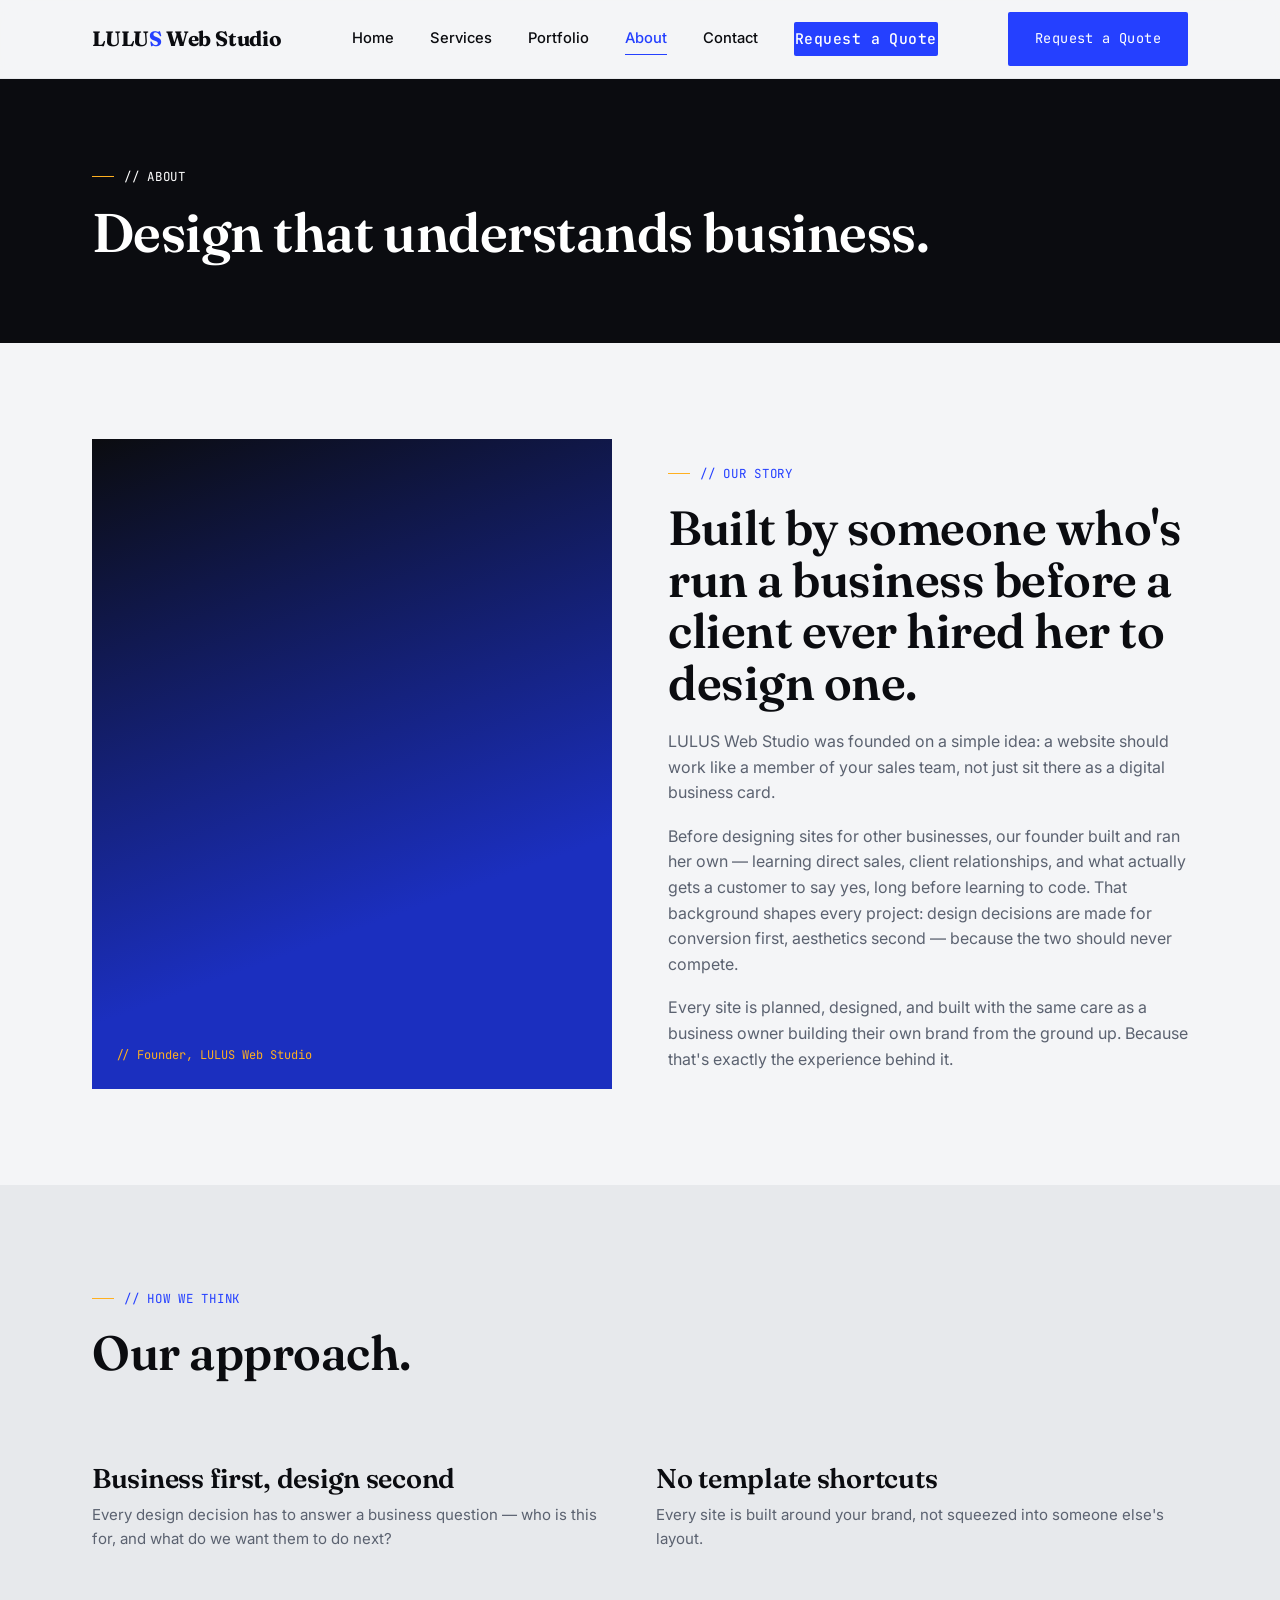
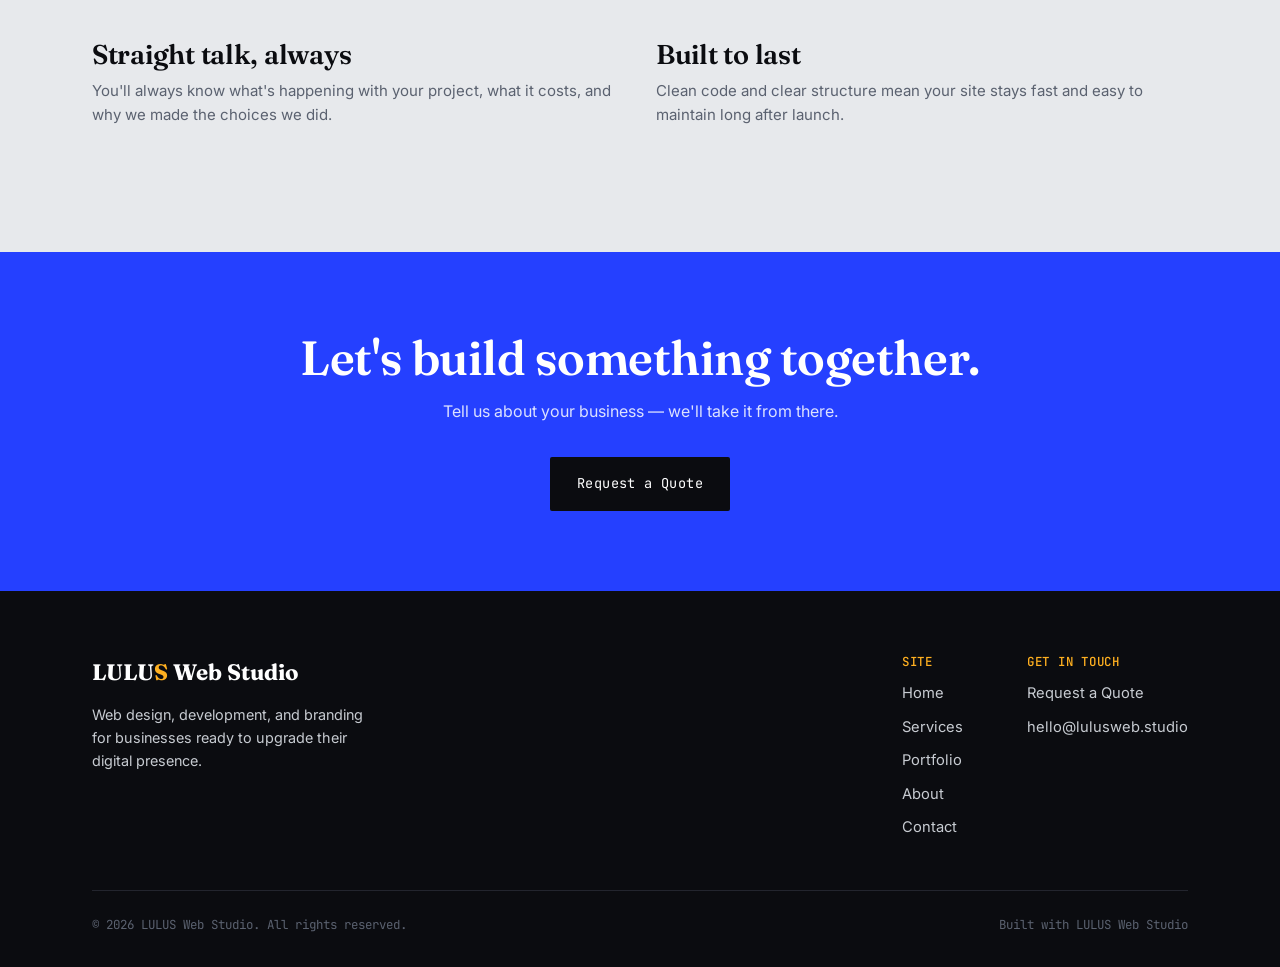
==== about.html @ ffff16f2 "Add files via upload" ====
<!DOCTYPE html>
<html lang="en">
<head>
<meta charset="UTF-8">
<meta name="viewport" content="width=device-width, initial-scale=1.0">
<title>About — LULUS Web Studio</title>
<meta name="description" content="Meet LULUS Web Studio — a design and development studio built for small businesses ready to invest in their digital presence.">
<link rel="stylesheet" href="styles.css">
</head>
<body>

<header class="site-header">
  <div class="wrap">
    <a href="index.html" class="logo">LULU<span>S</span> Web Studio</a>
    <nav class="nav-links" id="nav-links">
      <a href="index.html">Home</a>
      <a href="services.html">Services</a>
      <a href="portfolio.html">Portfolio</a>
      <a href="about.html" aria-current="page">About</a>
      <a href="contact.html">Contact</a>
      <a href="contact.html" class="btn btn-primary">Request a Quote</a>
    </nav>
    <div class="nav-cta">
      <a href="contact.html" class="btn btn-primary">Request a Quote</a>
      <button class="nav-toggle" aria-label="Toggle menu" aria-expanded="false">
        <span></span><span></span><span></span>
      </button>
    </div>
  </div>
</header>

<section class="page-intro">
  <div class="wrap">
    <p class="eyebrow on-dark">// About</p>
    <h1>Design that understands business.</h1>
  </div>
</section>

<section>
  <div class="wrap about-hero">
    <div class="about-portrait">
      <span>// Founder, LULUS Web Studio</span>
    </div>
    <div>
      <p class="eyebrow">// Our Story</p>
      <h2 style="margin-bottom:20px;">Built by someone who's run a business before a client ever hired her to design one.</h2>
      <p style="color:var(--slate); margin-bottom:18px;">LULUS Web Studio was founded on a simple idea: a website should work like a member of your sales team, not just sit there as a digital business card.</p>
      <p style="color:var(--slate); margin-bottom:18px;">Before designing sites for other businesses, our founder built and ran her own — learning direct sales, client relationships, and what actually gets a customer to say yes, long before learning to code. That background shapes every project: design decisions are made for conversion first, aesthetics second — because the two should never compete.</p>
      <p style="color:var(--slate);">Every site is planned, designed, and built with the same care as a business owner building their own brand from the ground up. Because that's exactly the experience behind it.</p>
    </div>
  </div>
</section>

<section class="on-paper-dim">
  <div class="wrap">
    <div class="section-head">
      <p class="eyebrow">// How We Think</p>
      <h2>Our approach.</h2>
    </div>
    <div class="value-list">
      <div class="value-item">
        <h3>Business first, design second</h3>
        <p>Every design decision has to answer a business question — who is this for, and what do we want them to do next?</p>
      </div>
      <div class="value-item">
        <h3>No template shortcuts</h3>
        <p>Every site is built around your brand, not squeezed into someone else's layout.</p>
      </div>
      <div class="value-item">
        <h3>Straight talk, always</h3>
        <p>You'll always know what's happening with your project, what it costs, and why we made the choices we did.</p>
      </div>
      <div class="value-item">
        <h3>Built to last</h3>
        <p>Clean code and clear structure mean your site stays fast and easy to maintain long after launch.</p>
      </div>
    </div>
  </div>
</section>

<section class="cta-banner">
  <div class="wrap">
    <h2>Let's build something together.</h2>
    <p>Tell us about your business — we'll take it from there.</p>
    <a href="contact.html" class="btn btn-primary">Request a Quote</a>
  </div>
</section>

<footer class="site-footer">
  <div class="wrap">
    <div class="footer-top">
      <div>
        <div class="footer-logo">LULU<span>S</span> Web Studio</div>
        <p style="max-width:32ch; font-size:0.9rem;">Web design, development, and branding for businesses ready to upgrade their digital presence.</p>
      </div>
      <div class="footer-cols">
        <div class="footer-col">
          <h4>Site</h4>
          <a href="index.html">Home</a>
          <a href="services.html">Services</a>
          <a href="portfolio.html">Portfolio</a>
          <a href="about.html">About</a>
          <a href="contact.html">Contact</a>
        </div>
        <div class="footer-col">
          <h4>Get in Touch</h4>
          <a href="contact.html">Request a Quote</a>
          <p>hello@lulusweb.studio</p>
        </div>
      </div>
    </div>
    <div class="footer-bottom">
      <span>© 2026 LULUS Web Studio. All rights reserved.</span>
      <span>Built with LULUS Web Studio</span>
    </div>
  </div>
</footer>

<script src="script.js"></script>
</body>
</html>
---- styles.css ----
/* ==========================================================================
   LULUS WEB STUDIO — Design System
   Display: Fraunces (serif, characterful, authoritative)
   Body: Inter (clean, professional)
   Utility/Mono: JetBrains Mono (blueprint / build-log feel)
   ========================================================================== */

@import url('https://fonts.googleapis.com/css2?family=Fraunces:opsz,wght@9..144,300;9..144,500;9..144,600;9..144,700;9..144,900&family=Inter:wght@400;500;600;700&family=JetBrains+Mono:wght@400;500&display=swap');

:root {
  --ink: #0B0C10;
  --ink-soft: #14161C;
  --paper: #F4F5F7;
  --paper-dim: #E7E9EC;
  --cobalt: #2540FF;
  --cobalt-dim: #1B2FBF;
  --amber: #FFB020;
  --slate: #5B6270;
  --mist: #C7CBD1;
  --white: #FFFFFF;

  --font-display: 'Fraunces', serif;
  --font-body: 'Inter', sans-serif;
  --font-mono: 'JetBrains Mono', monospace;

  --max-width: 1160px;
  --radius: 2px;
}

* { margin: 0; padding: 0; box-sizing: border-box; }

html { scroll-behavior: smooth; }

body {
  font-family: var(--font-body);
  color: var(--ink);
  background: var(--paper);
  line-height: 1.6;
  -webkit-font-smoothing: antialiased;
}

@media (prefers-reduced-motion: reduce) {
  *, *::before, *::after {
    animation-duration: 0.01ms !important;
    animation-iteration-count: 1 !important;
    transition-duration: 0.01ms !important;
    scroll-behavior: auto !important;
  }
}

img { max-width: 100%; display: block; }
a { color: inherit; text-decoration: none; }
ul { list-style: none; }

.wrap {
  max-width: var(--max-width);
  margin: 0 auto;
  padding: 0 32px;
}

/* ---- Type scale ---- */
h1, h2, h3, h4 {
  font-family: var(--font-display);
  font-weight: 600;
  line-height: 1.08;
  letter-spacing: -0.01em;
}

h1 { font-size: clamp(2.6rem, 6vw, 5rem); font-weight: 600; }
h2 { font-size: clamp(2rem, 4vw, 3rem); }
h3 { font-size: clamp(1.3rem, 2.2vw, 1.7rem); }

.eyebrow {
  font-family: var(--font-mono);
  font-size: 0.78rem;
  letter-spacing: 0.06em;
  text-transform: uppercase;
  color: var(--cobalt);
  display: inline-flex;
  align-items: center;
  gap: 10px;
  margin-bottom: 18px;
}
.eyebrow::before {
  content: '';
  width: 22px;
  height: 1px;
  background: var(--amber);
}
.on-dark .eyebrow { color: var(--amber); }
.on-dark .eyebrow::before { background: var(--amber); }

p.lede {
  font-size: 1.15rem;
  color: var(--slate);
  max-width: 46ch;
}
.on-dark p.lede { color: var(--mist); }

/* ---- Buttons ---- */
.btn {
  display: inline-flex;
  align-items: center;
  gap: 10px;
  font-family: var(--font-mono);
  font-size: 0.85rem;
  letter-spacing: 0.03em;
  padding: 15px 26px;
  border: 1px solid transparent;
  border-radius: var(--radius);
  cursor: pointer;
  transition: all 0.2s ease;
  white-space: nowrap;
}
.btn-primary {
  background: var(--cobalt);
  color: var(--white);
}
.btn-primary:hover { background: var(--cobalt-dim); }
.btn-ghost {
  background: transparent;
  border-color: var(--slate);
  color: var(--ink);
}
.btn-ghost:hover { border-color: var(--ink); }
.on-dark .btn-ghost {
  border-color: var(--mist);
  color: var(--white);
}
.on-dark .btn-ghost:hover { border-color: var(--white); }
.btn-arrow { transition: transform 0.2s ease; }
.btn:hover .btn-arrow { transform: translateX(3px); }

/* ---- Header / Nav ---- */
.site-header {
  position: sticky;
  top: 0;
  z-index: 100;
  background: rgba(244, 245, 247, 0.9);
  backdrop-filter: blur(10px);
  border-bottom: 1px solid var(--paper-dim);
}
.site-header .wrap {
  display: flex;
  align-items: center;
  justify-content: space-between;
  height: 78px;
}
.logo {
  font-family: var(--font-display);
  font-weight: 700;
  font-size: 1.3rem;
  letter-spacing: -0.01em;
}
.logo span { color: var(--cobalt); }

.nav-links {
  display: flex;
  gap: 36px;
  align-items: center;
}
.nav-links a {
  font-size: 0.92rem;
  font-weight: 500;
  position: relative;
  padding: 4px 0;
}
.nav-links a::after {
  content: '';
  position: absolute;
  left: 0; bottom: 0;
  width: 0; height: 1px;
  background: var(--cobalt);
  transition: width 0.2s ease;
}
.nav-links a:hover::after,
.nav-links a[aria-current="page"]::after { width: 100%; }
.nav-links a[aria-current="page"] { color: var(--cobalt); }

.nav-cta { display: flex; align-items: center; gap: 20px; }

.nav-toggle {
  display: none;
  flex-direction: column;
  gap: 5px;
  background: none;
  border: none;
  cursor: pointer;
  padding: 8px;
}
.nav-toggle span {
  width: 22px; height: 2px;
  background: var(--ink);
}

@media (max-width: 860px) {
  .nav-links {
    position: fixed;
    top: 78px; left: 0; right: 0;
    background: var(--paper);
    flex-direction: column;
    align-items: flex-start;
    padding: 24px 32px 32px;
    gap: 20px;
    border-bottom: 1px solid var(--paper-dim);
    transform: translateY(-8px);
    opacity: 0;
    pointer-events: none;
    transition: all 0.2s ease;
  }
  .nav-links.open {
    transform: translateY(0);
    opacity: 1;
    pointer-events: auto;
  }
  .nav-toggle { display: flex; }
  .nav-cta .btn-primary { display: none; }
  .nav-links .btn-primary { display: inline-flex; margin-top: 8px; }
}

/* ---- Footer ---- */
.site-footer {
  background: var(--ink);
  color: var(--mist);
  padding: 64px 0 32px;
}
.footer-top {
  display: flex;
  justify-content: space-between;
  align-items: flex-start;
  flex-wrap: wrap;
  gap: 40px;
  padding-bottom: 40px;
  border-bottom: 1px solid #23252E;
}
.footer-logo {
  font-family: var(--font-display);
  font-size: 1.4rem;
  color: var(--white);
  font-weight: 700;
  margin-bottom: 12px;
}
.footer-logo span { color: var(--amber); }
.footer-cols {
  display: flex;
  gap: 64px;
  flex-wrap: wrap;
}
.footer-col h4 {
  font-family: var(--font-mono);
  font-size: 0.78rem;
  text-transform: uppercase;
  letter-spacing: 0.06em;
  color: var(--amber);
  margin-bottom: 14px;
  font-weight: 500;
}
.footer-col a, .footer-col p {
  display: block;
  font-size: 0.92rem;
  color: var(--mist);
  margin-bottom: 10px;
}
.footer-col a:hover { color: var(--white); }
.footer-bottom {
  display: flex;
  justify-content: space-between;
  flex-wrap: wrap;
  gap: 12px;
  padding-top: 24px;
  font-family: var(--font-mono);
  font-size: 0.78rem;
  color: var(--slate);
}

/* ---- Section spacing ---- */
section { padding: 96px 0; }
.section-tight { padding: 64px 0; }
.on-dark { background: var(--ink); color: var(--white); }
.on-paper-dim { background: var(--paper-dim); }

.section-head {
  max-width: 640px;
  margin-bottom: 56px;
}

/* ---- Hero ---- */
.hero {
  background: var(--ink);
  color: var(--white);
  padding: 72px 0 100px;
  position: relative;
  overflow: hidden;
}
.hero-grid {
  display: grid;
  grid-template-columns: 1.15fr 0.85fr;
  gap: 48px;
  align-items: center;
  position: relative;
  z-index: 2;
}
.hero h1 { color: var(--white); margin-bottom: 24px; }
.hero h1 em {
  font-style: italic;
  color: var(--amber);
}
.hero-cta-row {
  display: flex;
  gap: 16px;
  margin-top: 36px;
  flex-wrap: wrap;
}
.hero-stats {
  display: flex;
  gap: 40px;
  margin-top: 56px;
  flex-wrap: wrap;
}
.hero-stat .num {
  font-family: var(--font-display);
  font-size: 2.2rem;
  color: var(--amber);
  display: block;
}
.hero-stat .label {
  font-family: var(--font-mono);
  font-size: 0.75rem;
  color: var(--mist);
  text-transform: uppercase;
  letter-spacing: 0.04em;
}

/* Blueprint sketch animation */
.blueprint {
  width: 100%;
  aspect-ratio: 4/5;
}
.blueprint path {
  fill: none;
  stroke: var(--cobalt);
  stroke-width: 1.4;
  stroke-dasharray: 900;
  stroke-dashoffset: 900;
  animation: draw 2.6s ease forwards 0.3s;
}
.blueprint path.accent { stroke: var(--amber); }
.blueprint circle, .blueprint rect {
  fill: none;
  stroke: var(--mist);
  stroke-width: 1;
  opacity: 0;
  animation: fadeIn 0.6s ease forwards 2.4s;
}
@keyframes draw {
  to { stroke-dashoffset: 0; }
}
@keyframes fadeIn {
  to { opacity: 0.5; }
}

@media (max-width: 860px) {
  .hero-grid { grid-template-columns: 1fr; }
  .blueprint { max-width: 320px; margin: 0 auto; }
}

/* ---- Trust bar ---- */
.trust-bar {
  background: var(--ink-soft);
  color: var(--mist);
  padding: 28px 0;
  border-top: 1px solid #23252E;
}
.trust-row {
  display: flex;
  justify-content: space-between;
  align-items: center;
  flex-wrap: wrap;
  gap: 16px;
  font-family: var(--font-mono);
  font-size: 0.82rem;
}
.trust-row .stat strong {
  color: var(--white);
  font-family: var(--font-body);
  font-weight: 700;
}

/* ---- Cards ---- */
.grid-3 {
  display: grid;
  grid-template-columns: repeat(3, 1fr);
  gap: 28px;
}
.grid-2 {
  display: grid;
  grid-template-columns: repeat(2, 1fr);
  gap: 28px;
}
@media (max-width: 860px) {
  .grid-3, .grid-2 { grid-template-columns: 1fr; }
}

.service-card {
  background: var(--white);
  border: 1px solid var(--paper-dim);
  padding: 36px 30px;
  transition: border-color 0.2s ease, transform 0.2s ease;
}
.service-card:hover {
  border-color: var(--cobalt);
  transform: translateY(-4px);
}
.service-card .idx {
  font-family: var(--font-mono);
  font-size: 0.78rem;
  color: var(--amber);
  display: block;
  margin-bottom: 18px;
}
.service-card h3 { margin-bottom: 12px; }
.service-card p { color: var(--slate); font-size: 0.96rem; margin-bottom: 18px; }
.service-card .link {
  font-family: var(--font-mono);
  font-size: 0.82rem;
  color: var(--cobalt);
}

/* ---- Work / Portfolio cards ---- */
.work-card {
  border: 1px solid var(--paper-dim);
  background: var(--white);
  overflow: hidden;
  transition: transform 0.25s ease;
}
.work-card:hover { transform: translateY(-4px); }
.work-thumb {
  aspect-ratio: 16/10;
  background: linear-gradient(135deg, var(--ink) 0%, var(--cobalt-dim) 100%);
  position: relative;
  display: flex;
  align-items: flex-end;
  padding: 20px;
}
.work-thumb .tag {
  font-family: var(--font-mono);
  font-size: 0.72rem;
  color: var(--amber);
  text-transform: uppercase;
  letter-spacing: 0.05em;
}
.work-body { padding: 24px; }
.work-body h3 { margin-bottom: 8px; }
.work-body p { color: var(--slate); font-size: 0.92rem; margin-bottom: 14px; }
.work-result {
  font-family: var(--font-mono);
  font-size: 0.8rem;
  color: var(--cobalt);
}

/* ---- Process ---- */
.process-row {
  display: grid;
  grid-template-columns: repeat(4, 1fr);
  gap: 24px;
}
@media (max-width: 860px) {
  .process-row { grid-template-columns: 1fr 1fr; }
}
.process-step .idx {
  font-family: var(--font-mono);
  font-size: 0.78rem;
  color: var(--cobalt);
  border-bottom: 1px solid var(--paper-dim);
  padding-bottom: 12px;
  margin-bottom: 16px;
  display: block;
}
.process-step h3 { margin-bottom: 8px; font-size: 1.2rem; }
.process-step p { color: var(--slate); font-size: 0.9rem; }

/* ---- Testimonial ---- */
.testimonial-block {
  max-width: 760px;
}
.testimonial-block blockquote {
  font-family: var(--font-display);
  font-size: clamp(1.4rem, 3vw, 2.1rem);
  font-weight: 500;
  line-height: 1.35;
  margin-bottom: 28px;
}
.testimonial-block cite {
  font-family: var(--font-mono);
  font-style: normal;
  font-size: 0.85rem;
  color: var(--slate);
}
.on-dark .testimonial-block cite { color: var(--mist); }

/* ---- CTA banner ---- */
.cta-banner {
  background: var(--cobalt);
  color: var(--white);
  padding: 80px 0;
  text-align: center;
}
.cta-banner h2 { color: var(--white); margin-bottom: 16px; }
.cta-banner p { color: #DCE1FF; margin: 0 auto 32px; max-width: 50ch; }
.cta-banner .btn-primary {
  background: var(--ink);
}
.cta-banner .btn-primary:hover { background: #000; }
.cta-banner .btn-ghost {
  border-color: rgba(255,255,255,0.5);
  color: var(--white);
}
.cta-banner .btn-ghost:hover { border-color: var(--white); }

/* ---- Page intro banner (for inner pages) ---- */
.page-intro {
  background: var(--ink);
  color: var(--white);
  padding: 80px 0 64px;
}
.page-intro h1 { color: var(--white); font-size: clamp(2.2rem, 5vw, 3.4rem); margin-bottom: 16px; }

/* ---- Pricing table ---- */
.pricing-grid {
  display: grid;
  grid-template-columns: repeat(3, 1fr);
  gap: 24px;
  align-items: stretch;
}
@media (max-width: 940px) {
  .pricing-grid { grid-template-columns: 1fr; }
}
.price-card {
  border: 1px solid var(--paper-dim);
  background: var(--white);
  padding: 36px 30px;
  display: flex;
  flex-direction: column;
}
.price-card.featured {
  border-color: var(--cobalt);
  border-width: 2px;
  position: relative;
}
.price-card.featured::before {
  content: 'Most Popular';
  position: absolute;
  top: -13px; left: 30px;
  background: var(--amber);
  color: var(--ink);
  font-family: var(--font-mono);
  font-size: 0.7rem;
  padding: 4px 10px;
  text-transform: uppercase;
  letter-spacing: 0.04em;
}
.price-card h3 { margin-bottom: 6px; }
.price-card .tagline { color: var(--slate); font-size: 0.88rem; margin-bottom: 20px; }
.price-card .price {
  font-family: var(--font-display);
  font-size: 2.1rem;
  margin-bottom: 24px;
}
.price-card .price span {
  font-family: var(--font-mono);
  font-size: 0.8rem;
  color: var(--slate);
  font-weight: 400;
}
.price-card ul { margin-bottom: 28px; flex-grow: 1; }
.price-card li {
  font-size: 0.9rem;
  padding: 9px 0;
  border-top: 1px solid var(--paper-dim);
  display: flex;
  gap: 10px;
}
.price-card li::before { content: '—'; color: var(--cobalt); }

/* ---- Values / About ---- */
.value-list { display: grid; grid-template-columns: repeat(2, 1fr); gap: 32px; }
@media (max-width: 860px) { .value-list { grid-template-columns: 1fr; } }
.value-item {
  padding: 28px 0;
  border-top: 1px solid var(--paper-dim);
}
.value-item h3 { margin-bottom: 10px; }
.value-item p { color: var(--slate); font-size: 0.94rem; }

.about-hero {
  display: grid;
  grid-template-columns: 1fr 1fr;
  gap: 56px;
  align-items: center;
}
@media (max-width: 860px) { .about-hero { grid-template-columns: 1fr; } }
.about-portrait {
  aspect-ratio: 4/5;
  background: linear-gradient(160deg, var(--ink) 0%, var(--cobalt-dim) 70%);
  position: relative;
  display: flex;
  align-items: flex-end;
  padding: 24px;
}
.about-portrait span {
  font-family: var(--font-mono);
  font-size: 0.75rem;
  color: var(--amber);
}

/* ---- FAQ ---- */
.faq-item {
  border-top: 1px solid var(--paper-dim);
  padding: 22px 0;
}
.faq-item:last-child { border-bottom: 1px solid var(--paper-dim); }
.faq-item summary {
  font-family: var(--font-display);
  font-size: 1.1rem;
  cursor: pointer;
  list-style: none;
  display: flex;
  justify-content: space-between;
  align-items: center;
}
.faq-item summary::-webkit-details-marker { display: none; }
.faq-item summary::after {
  content: '+';
  font-family: var(--font-mono);
  color: var(--cobalt);
  font-size: 1.3rem;
}
.faq-item[open] summary::after { content: '–'; }
.faq-item p { color: var(--slate); margin-top: 14px; max-width: 60ch; }

/* ---- Contact / Form ---- */
.contact-layout {
  display: grid;
  grid-template-columns: 1.1fr 0.9fr;
  gap: 64px;
}
@media (max-width: 940px) { .contact-layout { grid-template-columns: 1fr; } }

.form-group { margin-bottom: 22px; }
.form-group label {
  display: block;
  font-family: var(--font-mono);
  font-size: 0.78rem;
  text-transform: uppercase;
  letter-spacing: 0.04em;
  color: var(--slate);
  margin-bottom: 8px;
}
.form-group input,
.form-group select,
.form-group textarea {
  width: 100%;
  padding: 13px 14px;
  border: 1px solid var(--mist);
  background: var(--white);
  font-family: var(--font-body);
  font-size: 0.96rem;
  color: var(--ink);
  border-radius: var(--radius);
}
.form-group input:focus,
.form-group select:focus,
.form-group textarea:focus {
  outline: 2px solid var(--cobalt);
  outline-offset: 1px;
  border-color: var(--cobalt);
}
.form-row { display: grid; grid-template-columns: 1fr 1fr; gap: 18px; }
@media (max-width: 560px) { .form-row { grid-template-columns: 1fr; } }

.contact-info-card {
  background: var(--ink);
  color: var(--white);
  padding: 40px 32px;
}
.contact-info-card h3 { color: var(--white); margin-bottom: 20px; }
.contact-info-card .info-row {
  padding: 16px 0;
  border-top: 1px solid #23252E;
}
.contact-info-card .info-row:first-of-type { border-top: none; }
.contact-info-card .info-row .label {
  font-family: var(--font-mono);
  font-size: 0.72rem;
  text-transform: uppercase;
  color: var(--amber);
  letter-spacing: 0.05em;
  display: block;
  margin-bottom: 6px;
}
.contact-info-card .info-row a, .contact-info-card .info-row span {
  font-size: 0.98rem;
}
.contact-info-card a:hover { color: var(--amber); }

.form-note {
  font-family: var(--font-mono);
  font-size: 0.78rem;
  color: var(--slate);
  margin-top: 14px;
}

.form-success {
  display: none;
  background: var(--paper-dim);
  border-left: 3px solid var(--cobalt);
  padding: 18px 22px;
  font-size: 0.94rem;
  margin-bottom: 22px;
}
.form-success.show { display: block; }
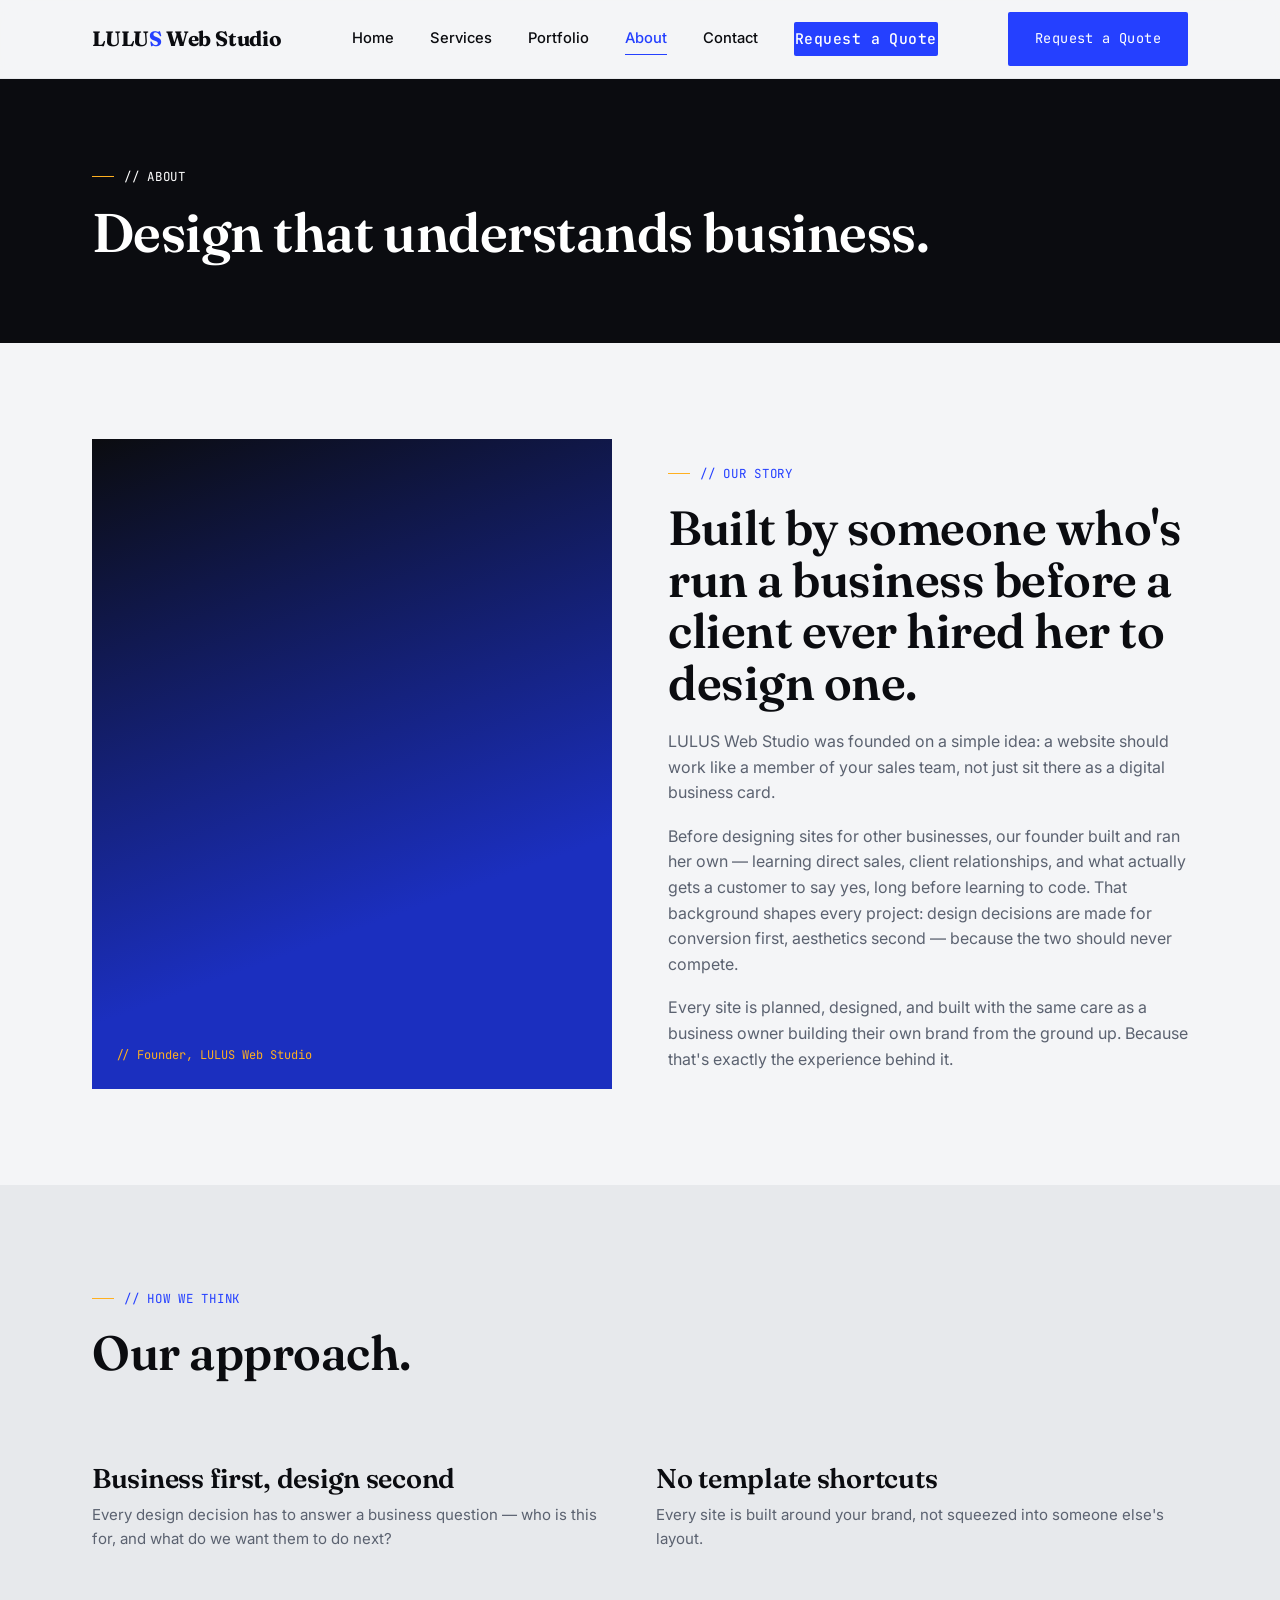
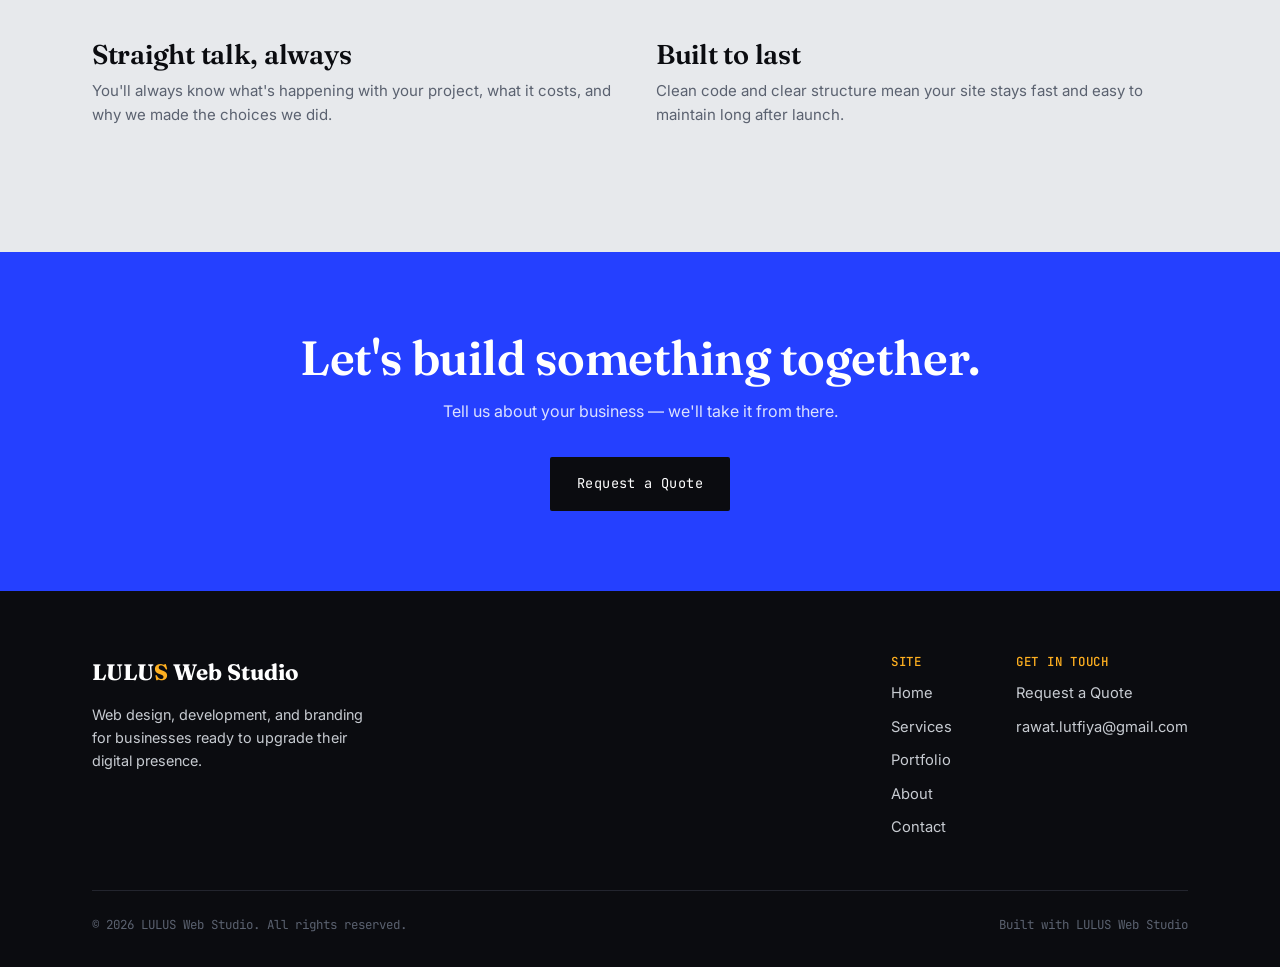
==== commit e7e2e028: "Update email address in footer section" ====
--- a/about.html
+++ b/about.html
@@ -105,7 +105,7 @@
         <div class="footer-col">
           <h4>Get in Touch</h4>
           <a href="contact.html">Request a Quote</a>
-          <p>hello@lulusweb.studio</p>
+          <p>rawat.lutfiya@gmail.com</p>
         </div>
       </div>
     </div>
